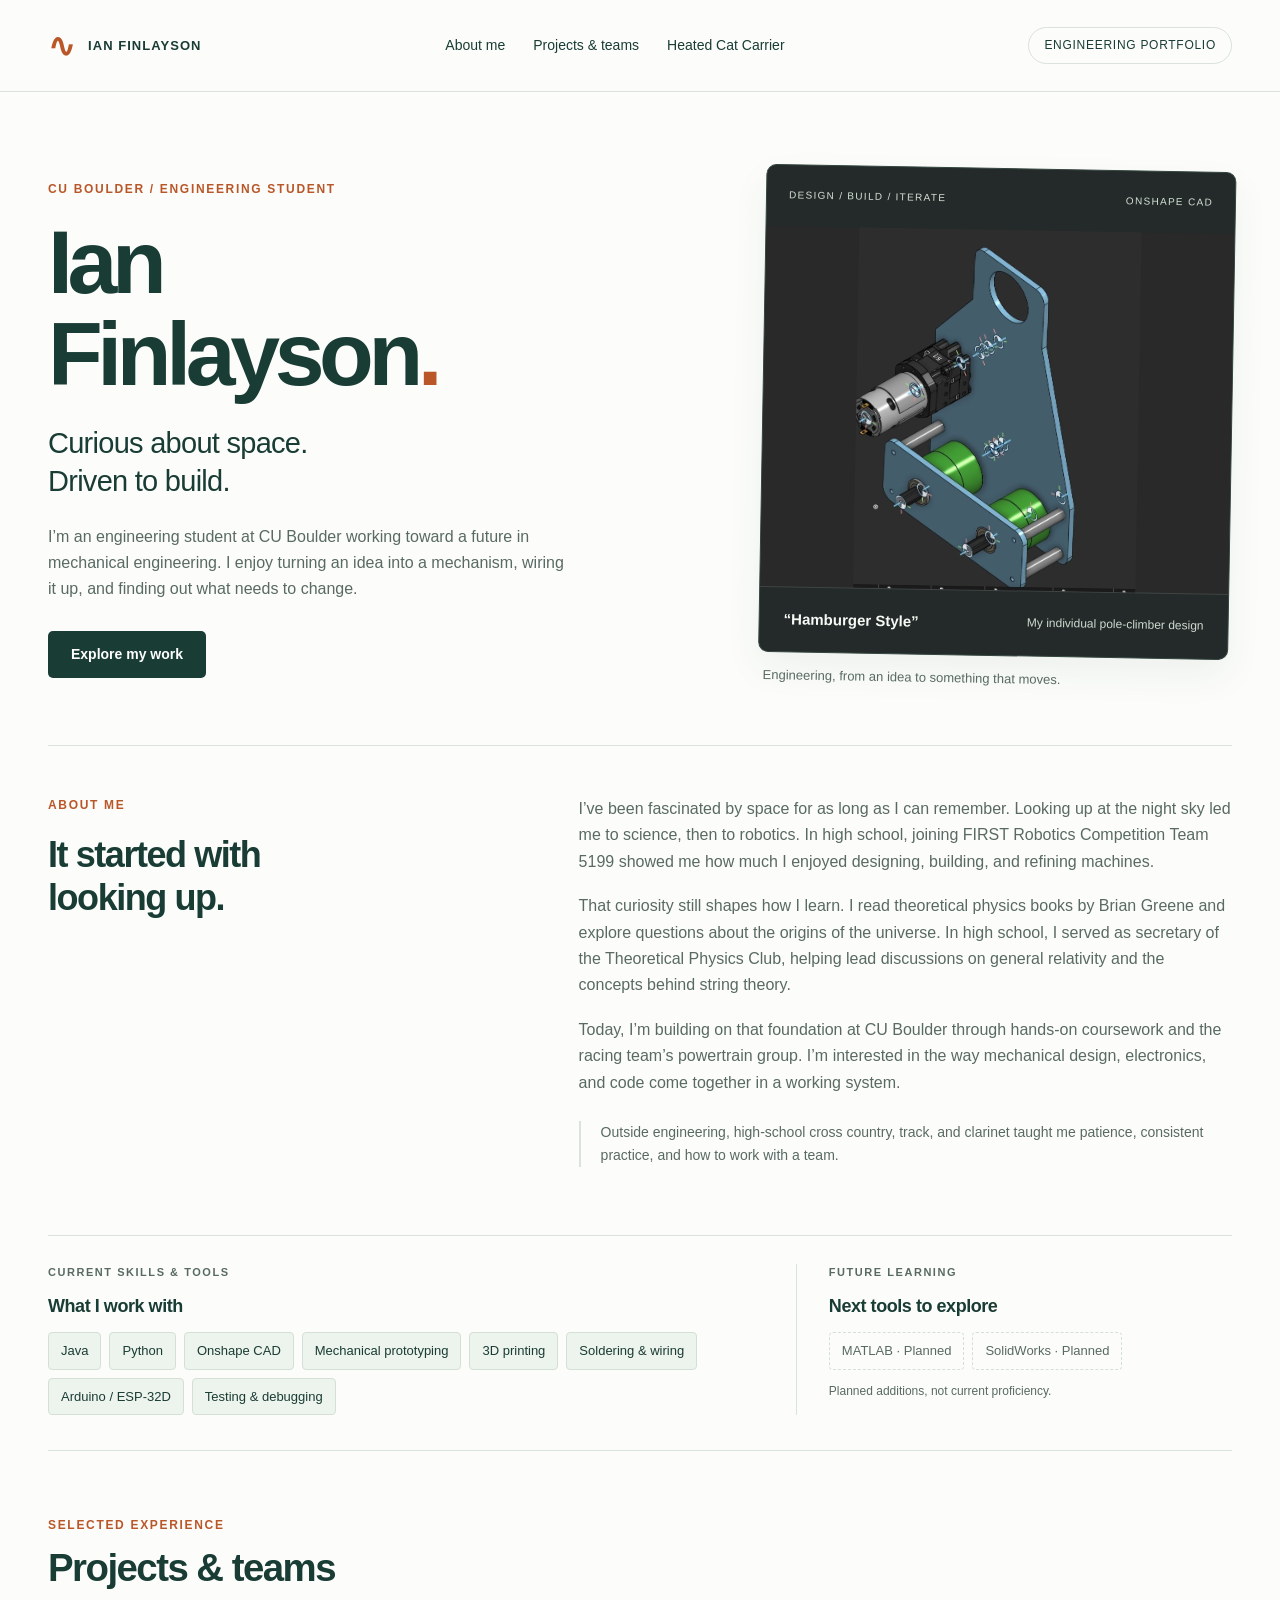
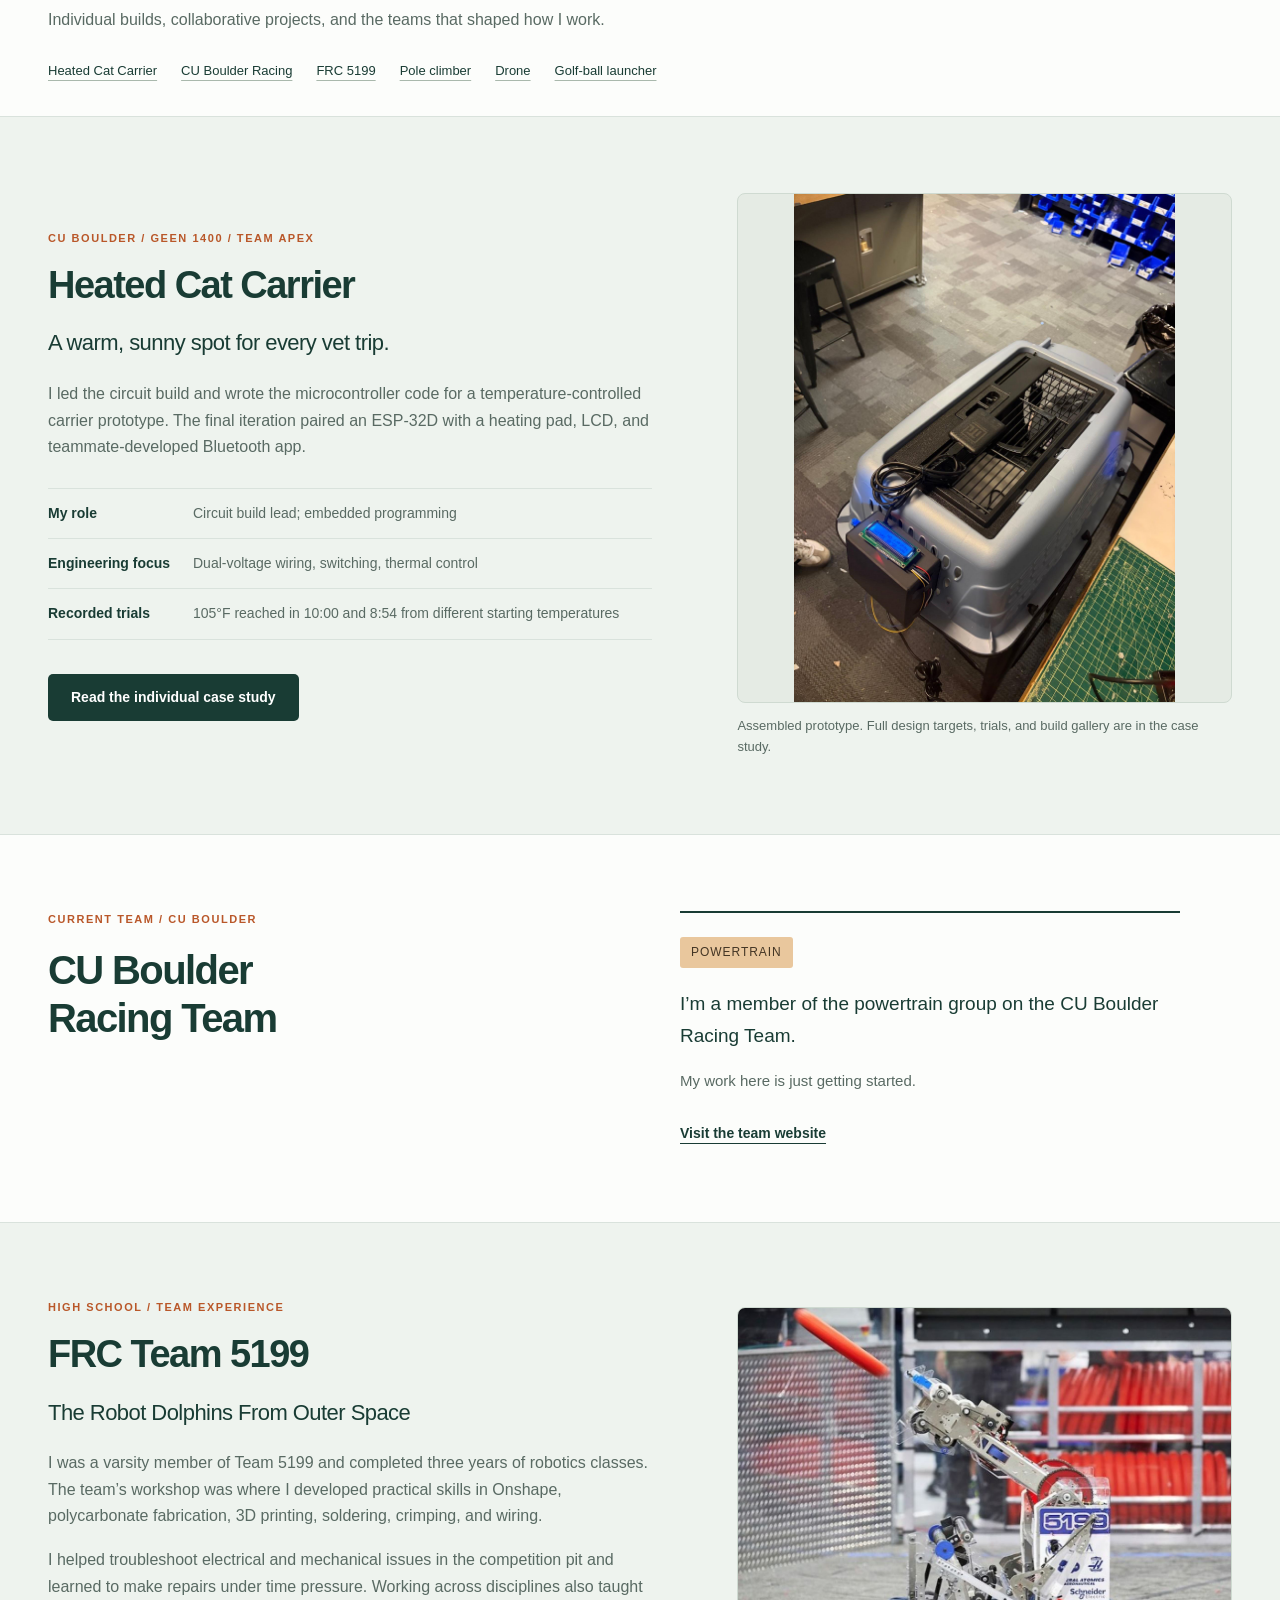
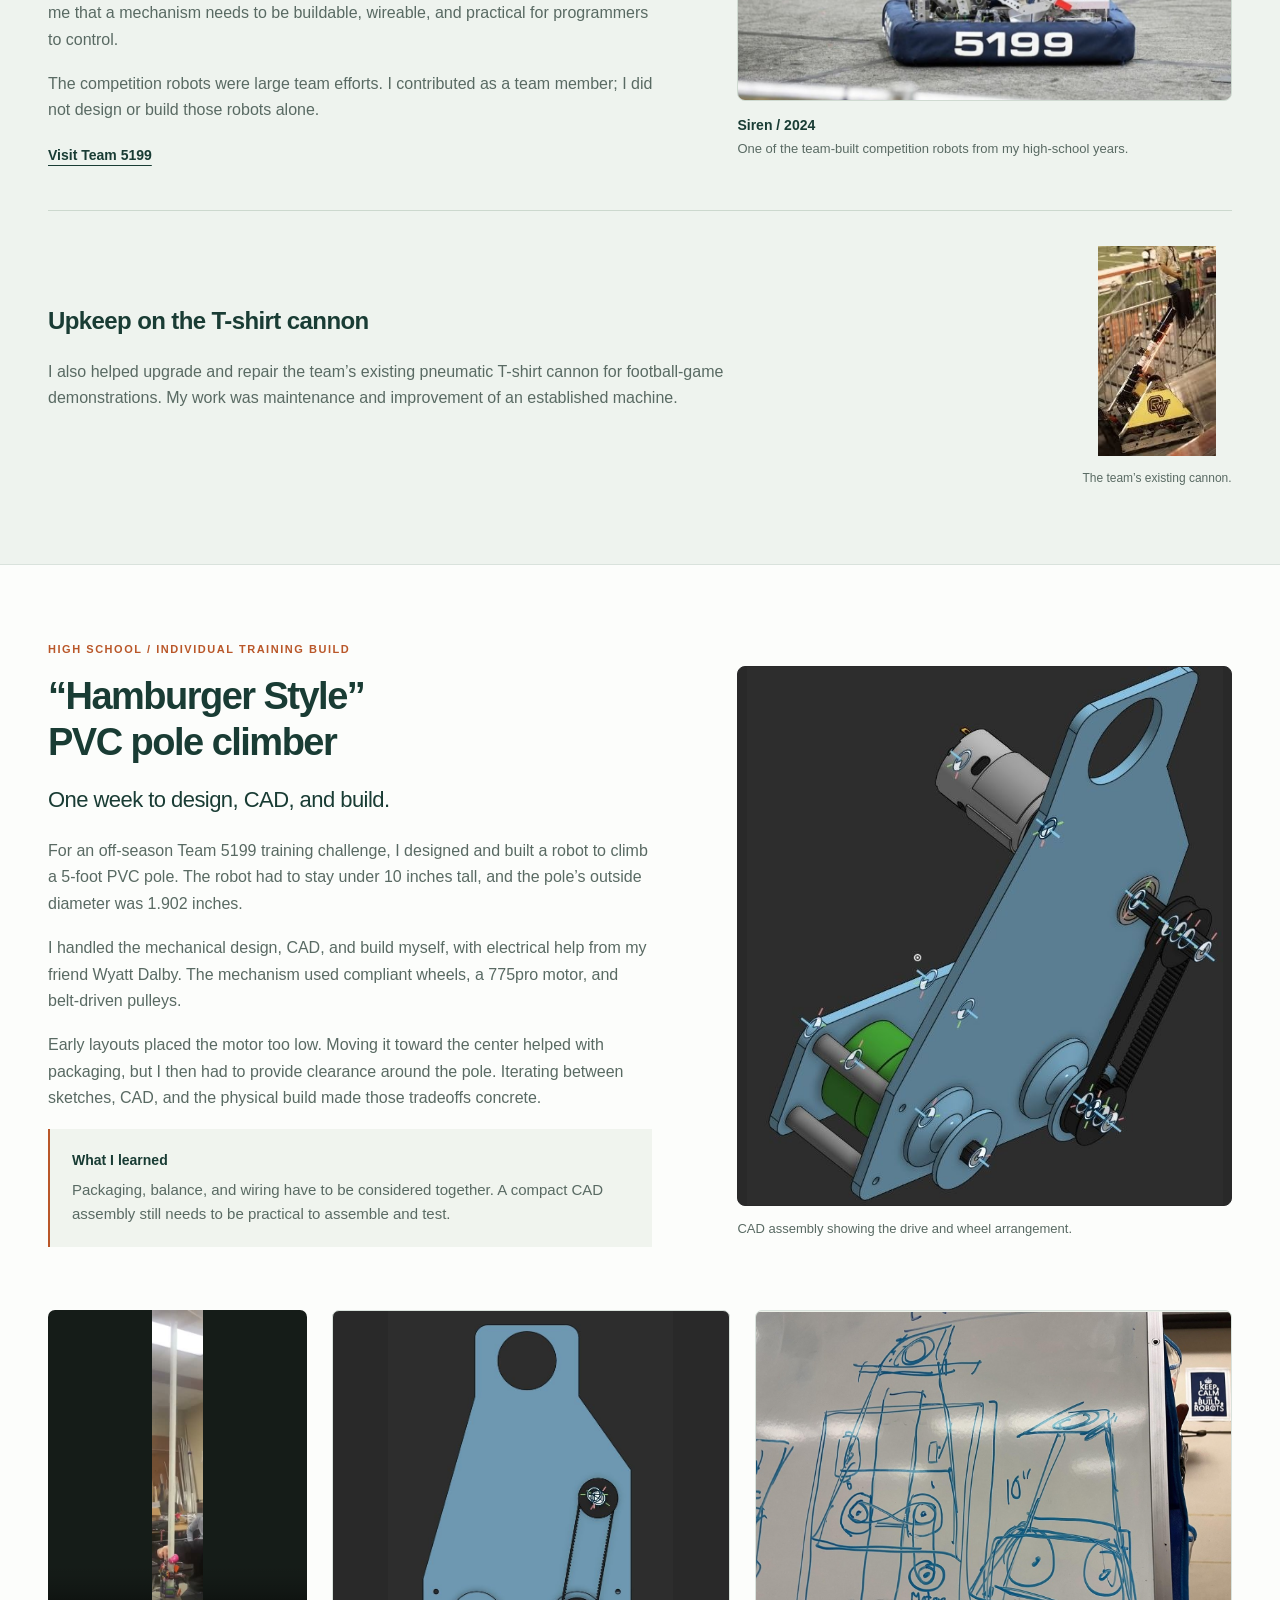
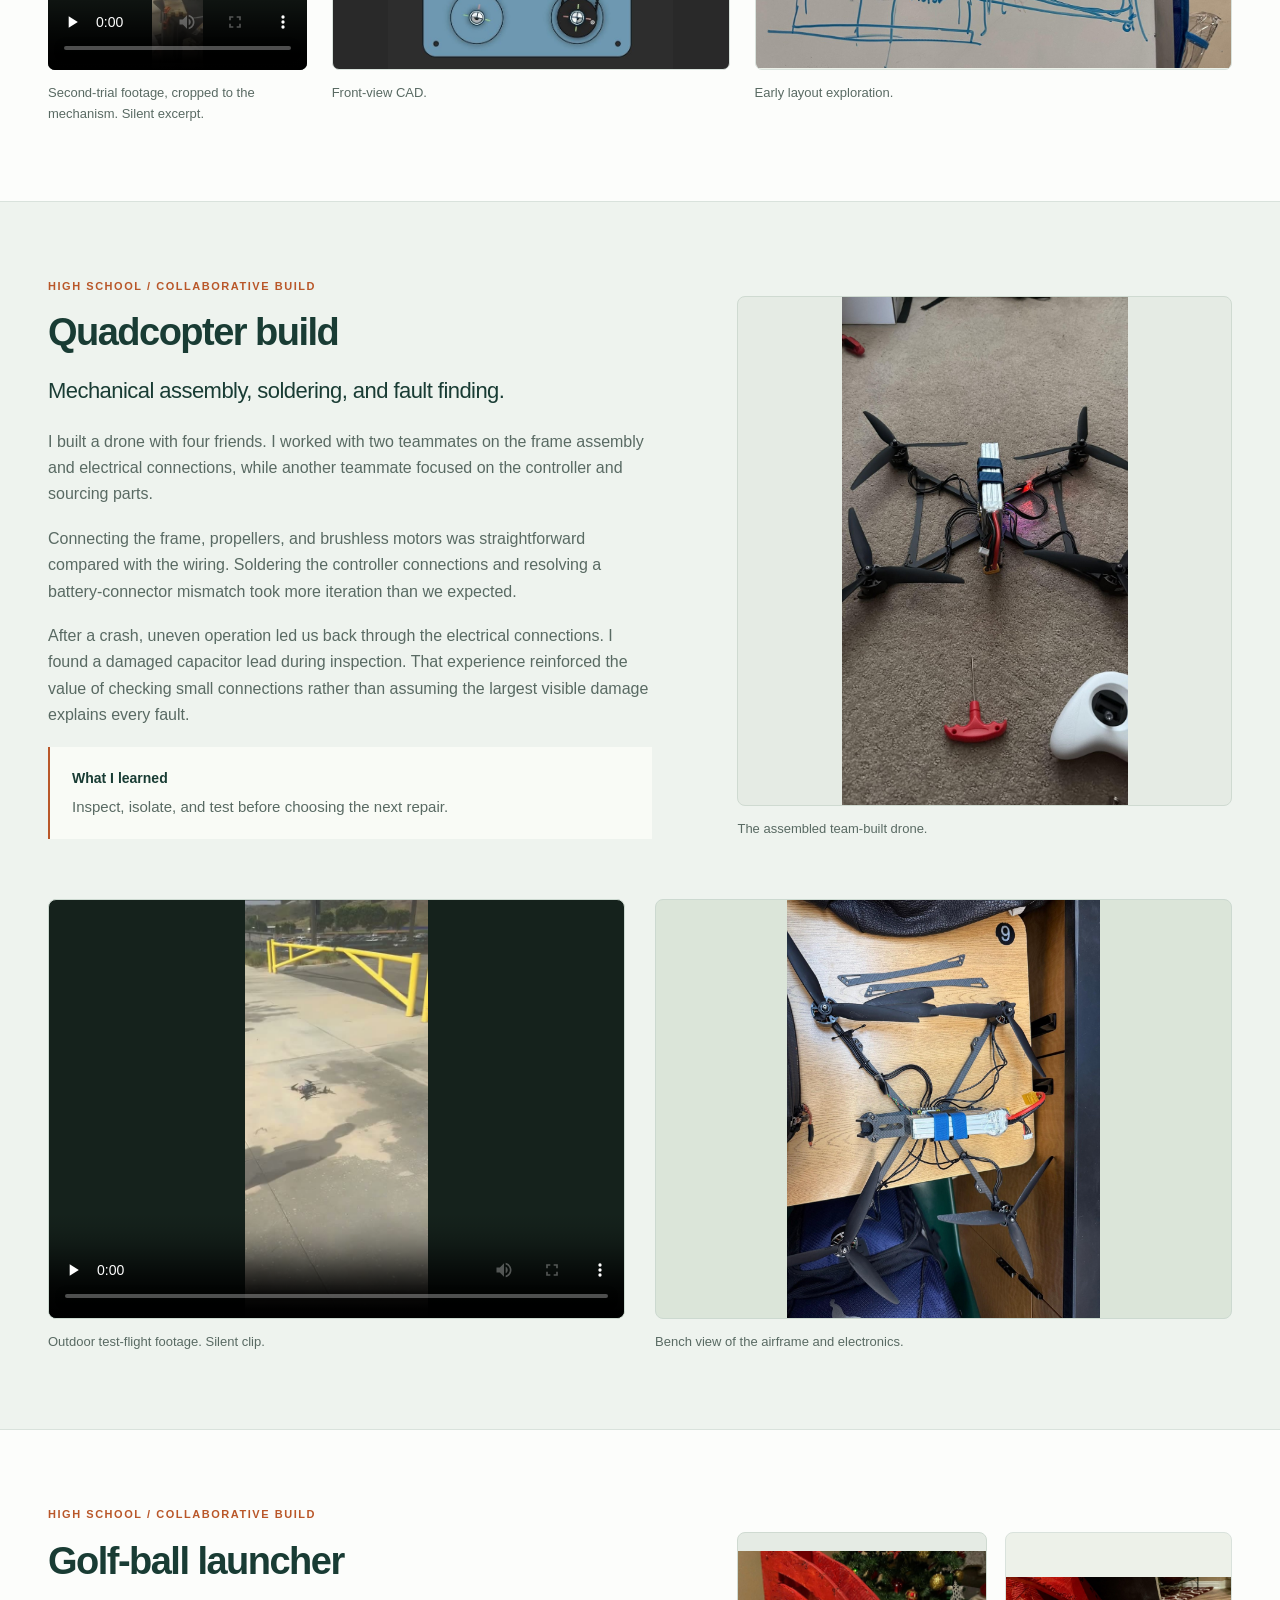
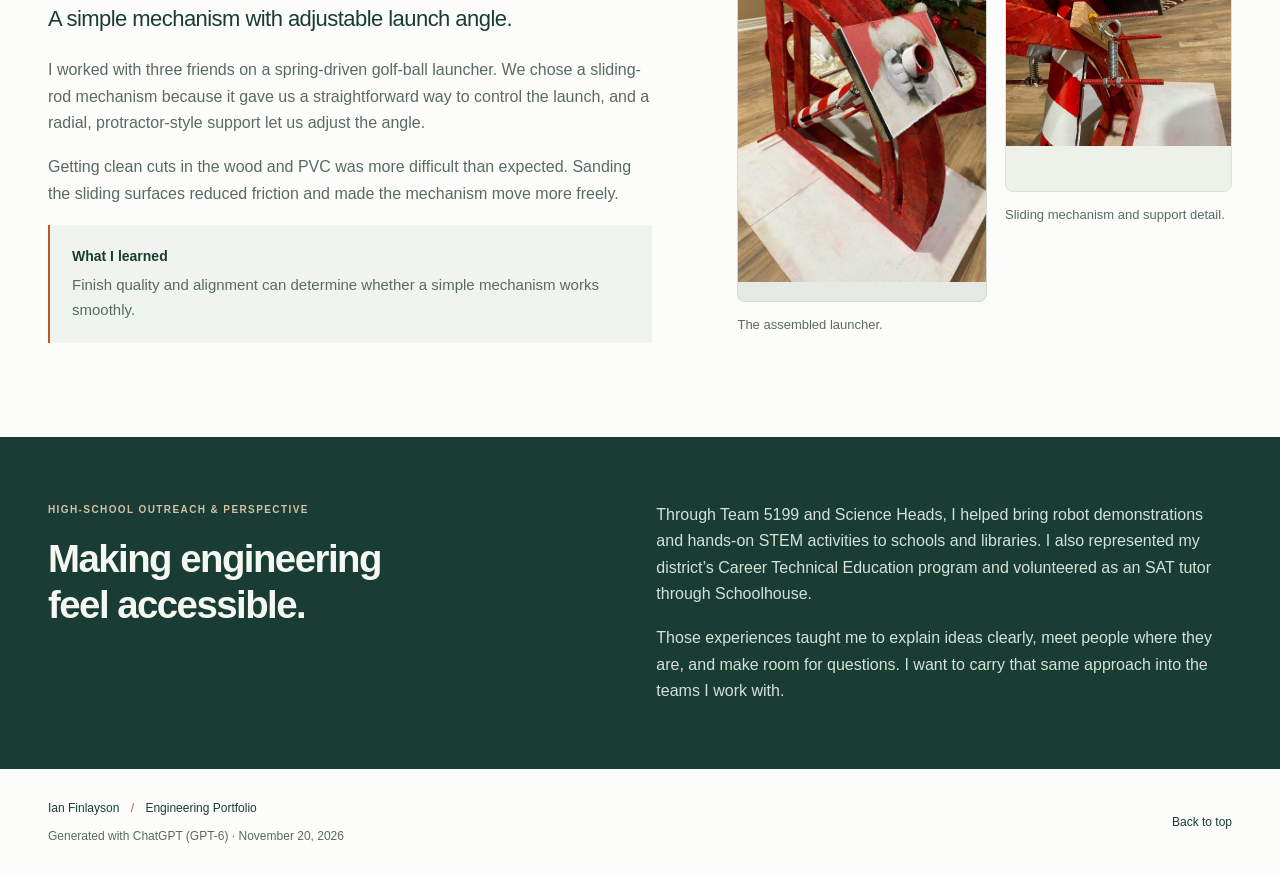
==== index.html @ 7fd0d39b "Publish Ian Finlayson's engineering portfolio" ====
<!doctype html>
<html lang="en">
<head>
  <meta charset="utf-8">
  <meta name="viewport" content="width=device-width, initial-scale=1">
  <meta name="description" content="Ian Finlayson’s engineering portfolio: mechanical design, robotics, embedded systems, and hands-on projects at CU Boulder and in high school.">
  <meta name="theme-color" content="#193c34">
  <title>Ian Finlayson | Engineering Portfolio</title>
  <link rel="stylesheet" href="styles.css">
  <link rel="stylesheet" href="portfolio.css">
  <script src="script.js" defer></script>
</head>
<body class="portfolio-home">
  <a class="skip" href="#main">Skip to portfolio</a>
  <header class="site-header">
    <a class="brand" href="#about" aria-label="Ian Finlayson, about me"><span class="brand-mark" aria-hidden="true">∿</span> IAN FINLAYSON</a>
    <nav aria-label="Main navigation"><a href="#about">About me</a><a href="#work">Projects & teams</a><a href="heated-cat-carrier.html">Heated Cat Carrier</a></nav>
    <span class="header-tag">ENGINEERING PORTFOLIO</span>
  </header>
  <main id="main">
    <section class="wrap personal-hero" id="about" aria-labelledby="name">
      <div class="personal-intro"><p class="eyebrow">CU BOULDER / ENGINEERING STUDENT</p>
        <h1 id="name">Ian<br>Finlayson<span class="accent">.</span></h1>
        <p class="personal-tagline">Curious about space.<br>Driven to build.</p>
        <p class="intro-lead">I’m an engineering student at CU Boulder working toward a future in mechanical engineering. I enjoy turning an idea into a mechanism, wiring it up, and finding out what needs to change.</p>
        <a class="button" href="#work">Explore my work</a>
      </div>
      <figure class="personal-hero-visual"><div class="cad-surface"><div class="visual-top"><span>DESIGN / BUILD / ITERATE</span><span>ONSHAPE CAD</span></div><img src="assets/portfolio/pole-climber-cad.jpg" alt="Side-view CAD of my PVC pole-climbing robot, showing a motor, polycarbonate structure, and compliant wheels" width="661" height="842" fetchpriority="high"><div class="cad-label"><strong>“Hamburger Style”</strong><span>My individual pole-climber design</span></div></div><figcaption>Engineering, from an idea to something that moves.</figcaption></figure>
    </section>
    <section class="wrap about-story" aria-labelledby="about-heading">
      <div><p class="eyebrow">ABOUT ME</p><h2 id="about-heading">It started with<br>looking up.</h2></div>
      <div><p>I’ve been fascinated by space for as long as I can remember. Looking up at the night sky led me to science, then to robotics. In high school, joining FIRST Robotics Competition Team 5199 showed me how much I enjoyed designing, building, and refining machines.</p><p>That curiosity still shapes how I learn. I read theoretical physics books by Brian Greene and explore questions about the origins of the universe. In high school, I served as secretary of the Theoretical Physics Club, helping lead discussions on general relativity and the concepts behind string theory.</p><p>Today, I’m building on that foundation at CU Boulder through hands-on coursework and the racing team’s powertrain group. I’m interested in the way mechanical design, electronics, and code come together in a working system.</p><p class="personal-aside">Outside engineering, high-school cross country, track, and clarinet taught me patience, consistent practice, and how to work with a team.</p></div>
    </section>
    <section class="wrap skills-area" aria-labelledby="skills-heading"><div><p class="eyebrow">CURRENT SKILLS & TOOLS</p><h3 id="skills-heading">What I work with</h3><div class="skill-chips"><span>Java</span><span>Python</span><span>Onshape CAD</span><span>Mechanical prototyping</span><span>3D printing</span><span>Soldering & wiring</span><span>Arduino / ESP-32D</span><span>Testing & debugging</span></div></div><div class="future-skills"><p class="eyebrow">FUTURE LEARNING</p><h3>Next tools to explore</h3><div class="skill-chips"><span>MATLAB · Planned</span><span>SolidWorks · Planned</span></div><p>Planned additions, not current proficiency.</p></div></section>
    <section class="work-heading wrap" id="work"><p class="eyebrow">SELECTED EXPERIENCE</p><h2>Projects & teams</h2><p>Individual builds, collaborative projects, and the teams that shaped how I work.</p><nav class="work-index" aria-label="Jump to a project or team"><a href="#heated-carrier">Heated Cat Carrier</a><a href="#cu-racing">CU Boulder Racing</a><a href="#frc">FRC 5199</a><a href="#pole-climber">Pole climber</a><a href="#drone">Drone</a><a href="#golf-launcher">Golf-ball launcher</a></nav></section>

    <section class="project-band pale-band" id="heated-carrier" aria-labelledby="carrier-heading"><div class="wrap project-layout">
      <div class="project-copy"><p class="eyebrow">CU BOULDER / GEEN 1400 / TEAM APEX</p><h2 id="carrier-heading">Heated Cat Carrier</h2><p class="project-deck">A warm, sunny spot for every vet trip.</p><p>I led the circuit build and wrote the microcontroller code for a temperature-controlled carrier prototype. The final iteration paired an ESP-32D with a heating pad, LCD, and teammate-developed Bluetooth app.</p><dl class="project-facts"><div><dt>My role</dt><dd>Circuit build lead; embedded programming</dd></div><div><dt>Engineering focus</dt><dd>Dual-voltage wiring, switching, thermal control</dd></div><div><dt>Recorded trials</dt><dd>105°F reached in 10:00 and 8:54 from different starting temperatures</dd></div></dl><a class="button" href="heated-cat-carrier.html">Read the individual case study</a></div>
      <figure class="project-visual"><a href="heated-cat-carrier.html#physical-build" aria-label="View the Heated Cat Carrier physical build"><img src="assets/page-1-image-7.jpg" alt="Assembled gray heated cat carrier with external control box and LCD" width="1536" height="2048" loading="lazy"></a><figcaption>Assembled prototype. Full design targets, trials, and build gallery are in the case study.</figcaption></figure>
    </div></section>

    <section class="project-band" id="cu-racing" aria-labelledby="racing-heading"><div class="wrap racing-layout"><div><p class="eyebrow">CURRENT TEAM / CU BOULDER</p><h2 id="racing-heading">CU Boulder<br>Racing Team</h2></div><div class="racing-entry"><span class="role-chip">POWERTRAIN</span><p>I’m a member of the powertrain group on the CU Boulder Racing Team.</p><p class="quiet">My work here is just getting started.</p><a class="text-link" href="https://buffsracing.com/" target="_blank" rel="noopener">Visit the team website</a><!-- Add specific contributions here as the work develops. --></div></div></section>

    <section class="project-band pale-band" id="frc" aria-labelledby="frc-heading"><div class="wrap project-layout">
      <div class="project-copy"><p class="eyebrow">HIGH SCHOOL / TEAM EXPERIENCE</p><h2 id="frc-heading">FRC Team 5199</h2><p class="project-deck">The Robot Dolphins From Outer Space</p><p>I was a varsity member of Team 5199 and completed three years of robotics classes. The team’s workshop was where I developed practical skills in Onshape, polycarbonate fabrication, 3D printing, soldering, crimping, and wiring.</p><p>I helped troubleshoot electrical and mechanical issues in the competition pit and learned to make repairs under time pressure. Working across disciplines also taught me that a mechanism needs to be buildable, wireable, and practical for programmers to control.</p><p>The competition robots were large team efforts. I contributed as a team member; I did not design or build those robots alone.</p><a class="text-link" href="https://robotdolphins.org/" target="_blank" rel="noopener">Visit Team 5199</a></div>
      <figure class="project-visual landscape-visual"><img src="assets/portfolio/frc-siren.jpg" alt="Team 5199’s 2024 competition robot Siren on a robotics field" width="1080" height="859" loading="lazy"><figcaption><strong>Siren / 2024</strong>One of the team-built competition robots from my high-school years.</figcaption></figure>
      <div class="team-followup"><div><h3>Upkeep on the T-shirt cannon</h3><p>I also helped upgrade and repair the team’s existing pneumatic T-shirt cannon for football-game demonstrations. My work was maintenance and improvement of an established machine.</p></div><figure><img src="assets/portfolio/tshirt-cannon.jpg" alt="Team T-shirt cannon with pneumatic barrel and wheeled base" width="168" height="299" loading="lazy"><figcaption>The team’s existing cannon.</figcaption></figure></div>
    </div></section>

    <section class="project-band" id="pole-climber" aria-labelledby="pole-heading"><div class="wrap">
      <div class="project-layout"><div class="project-copy"><p class="eyebrow">HIGH SCHOOL / INDIVIDUAL TRAINING BUILD</p><h2 id="pole-heading">“Hamburger Style”<br>PVC pole climber</h2><p class="project-deck">One week to design, CAD, and build.</p><p>For an off-season Team 5199 training challenge, I designed and built a robot to climb a 5-foot PVC pole. The robot had to stay under 10 inches tall, and the pole’s outside diameter was 1.902 inches.</p><p>I handled the mechanical design, CAD, and build myself, with electrical help from my friend Wyatt Dalby. The mechanism used compliant wheels, a 775pro motor, and belt-driven pulleys.</p><p>Early layouts placed the motor too low. Moving it toward the center helped with packaging, but I then had to provide clearance around the pole. Iterating between sketches, CAD, and the physical build made those tradeoffs concrete.</p><p class="project-takeaway"><strong>What I learned</strong>Packaging, balance, and wiring have to be considered together. A compact CAD assembly still needs to be practical to assemble and test.</p></div>
      <figure class="project-visual cad-project"><img src="assets/portfolio/pole-climber-drive.jpg" alt="CAD view of the pole-climber motor, pulley system, and green compliant wheels" width="672" height="759" loading="lazy"><figcaption>CAD assembly showing the drive and wheel arrangement.</figcaption></figure></div>
      <div class="mechanism-media"><figure class="pole-video"><video controls playsinline preload="none" poster="assets/portfolio/pole-climber-poster.jpg" aria-label="Silent demonstration of the pole-climbing mechanism, cropped to show the robot and pole"><source src="assets/portfolio/pole-climber-demo.mp4" type="video/mp4">Your browser cannot play this video. <a href="assets/portfolio/pole-climber-demo.mp4">Open the demonstration</a>.</video><figcaption>Second-trial footage, cropped to the mechanism. Silent excerpt.</figcaption></figure><figure><img src="assets/portfolio/pole-climber-front.jpg" alt="Front-view CAD showing the plate, bearings, and belt drive" width="685" height="859" loading="lazy"><figcaption>Front-view CAD.</figcaption></figure><figure><img src="assets/portfolio/pole-climber-sketch.jpg" alt="Early whiteboard sketches exploring pole-climber plate and motor layouts" width="1400" height="1050" loading="lazy"><figcaption>Early layout exploration.</figcaption></figure></div>
    </div></section>

    <section class="project-band pale-band" id="drone" aria-labelledby="drone-heading"><div class="wrap"><div class="project-layout">
      <div class="project-copy"><p class="eyebrow">HIGH SCHOOL / COLLABORATIVE BUILD</p><h2 id="drone-heading">Quadcopter build</h2><p class="project-deck">Mechanical assembly, soldering, and fault finding.</p><p>I built a drone with four friends. I worked with two teammates on the frame assembly and electrical connections, while another teammate focused on the controller and sourcing parts.</p><p>Connecting the frame, propellers, and brushless motors was straightforward compared with the wiring. Soldering the controller connections and resolving a battery-connector mismatch took more iteration than we expected.</p><p>After a crash, uneven operation led us back through the electrical connections. I found a damaged capacitor lead during inspection. That experience reinforced the value of checking small connections rather than assuming the largest visible damage explains every fault.</p><p class="project-takeaway"><strong>What I learned</strong>Inspect, isolate, and test before choosing the next repair.</p></div>
      <figure class="project-visual"><img src="assets/portfolio/drone-build.jpg" alt="Assembled quadcopter with four propellers and a centrally mounted battery" width="1152" height="2048" loading="lazy"><figcaption>The assembled team-built drone.</figcaption></figure></div>
      <div class="drone-media"><figure><video controls playsinline preload="none" poster="assets/portfolio/drone-flight-poster.jpg" aria-label="Silent outdoor drone test-flight footage"><source src="assets/portfolio/drone-flight.mp4" type="video/mp4">Your browser cannot play this video. <a href="assets/portfolio/drone-flight.mp4">Open the flight footage</a>.</video><figcaption>Outdoor test-flight footage. Silent clip.</figcaption></figure><figure><img src="assets/portfolio/drone-bench.jpg" alt="Drone on a workbench with battery, propellers, and wiring visible" width="1050" height="1400" loading="lazy"><figcaption>Bench view of the airframe and electronics.</figcaption></figure></div>
    </div></section>

    <section class="project-band" id="golf-launcher" aria-labelledby="golf-heading"><div class="wrap project-layout"><div class="project-copy"><p class="eyebrow">HIGH SCHOOL / COLLABORATIVE BUILD</p><h2 id="golf-heading">Golf-ball launcher</h2><p class="project-deck">A simple mechanism with adjustable launch angle.</p><p>I worked with three friends on a spring-driven golf-ball launcher. We chose a sliding-rod mechanism because it gave us a straightforward way to control the launch, and a radial, protractor-style support let us adjust the angle.</p><p>Getting clean cuts in the wood and PVC was more difficult than expected. Sanding the sliding surfaces reduced friction and made the mechanism move more freely.</p><p class="project-takeaway"><strong>What I learned</strong>Finish quality and alignment can determine whether a simple mechanism works smoothly.</p></div><div class="launcher-images"><figure class="project-visual"><img src="assets/portfolio/golf-launcher.jpg" alt="Red-framed golf-ball launcher with spring-driven sliding rod and adjustable angle support" width="1050" height="1400" loading="lazy"><figcaption>The assembled launcher.</figcaption></figure><figure><img src="assets/portfolio/golf-launcher-detail.jpg" alt="Close view of the launcher’s sliding rod, spring, and wooden support" width="1400" height="1050" loading="lazy"><figcaption>Sliding mechanism and support detail.</figcaption></figure></div></div></section>

    <section class="outreach-section"><div class="wrap outreach-layout"><div><p class="eyebrow">HIGH-SCHOOL OUTREACH & PERSPECTIVE</p><h2>Making engineering<br>feel accessible.</h2></div><div><p>Through Team 5199 and Science Heads, I helped bring robot demonstrations and hands-on STEM activities to schools and libraries. I also represented my district’s Career Technical Education program and volunteered as an SAT tutor through Schoolhouse.</p><p>Those experiences taught me to explain ideas clearly, meet people where they are, and make room for questions. I want to carry that same approach into the teams I work with.</p></div></div></section>
  </main>
  <footer class="wrap"><div><p>Ian Finlayson <span> / </span> Engineering Portfolio</p><p class="generation-credit">Generated with ChatGPT (GPT-6) · November 20, 2026</p></div><a href="#about">Back to top</a></footer>
</body>
</html>
---- styles.css ----
:root{--ink:#193c34;--muted:#596a63;--paper:#fcfdfb;--line:#d9e2dc;--orange:#b95729;--mint:#eef3ee;--sans:Inter,"Segoe UI",Arial,sans-serif}*{box-sizing:border-box}html{scroll-behavior:smooth;scroll-padding-top:100px}body{margin:0;background:var(--paper);color:var(--ink);font-family:var(--sans);font-size:16px;line-height:1.65}a{color:inherit;text-underline-offset:5px}button,input{font:inherit}button,a,input{touch-action:manipulation}a:focus-visible,button:focus-visible,input:focus-visible{outline:3px solid var(--orange);outline-offset:5px}.wrap{width:min(1240px,calc(100% - 96px));margin-inline:auto}.site-header{min-height:92px;padding:20px 48px;display:flex;gap:30px;align-items:center;justify-content:space-between;border-bottom:1px solid var(--line)}.brand{text-decoration:none;display:flex;align-items:center;gap:12px;font-size:13px;font-weight:750;letter-spacing:.08em}.brand-mark{font-size:32px;line-height:1;color:var(--orange)}nav{display:flex;gap:28px;font-size:14px}nav a{text-decoration:none}nav a:hover,footer a:hover{color:var(--orange)}.header-tag{font-size:12px;letter-spacing:.06em;text-decoration:none;border:1px solid var(--line);border-radius:30px;padding:8px 15px}.hero{display:grid;grid-template-columns:1fr 1fr;gap:55px;align-items:center;padding-block:74px 56px}.eyebrow{font-size:12px;letter-spacing:.14em;font-weight:750;margin:0 0 18px;line-height:1.6}h1{font-size:clamp(52px,5.6vw,82px);letter-spacing:-.06em;line-height:1.02;margin:0 0 16px;font-weight:650}.accent{color:var(--orange)}.case-label{font-size:14px;margin:0 0 28px;color:var(--muted)}.tagline{font-size:27px;line-height:1.3;letter-spacing:-.025em;margin:0 0 20px}.hero-description{max-width:500px;color:var(--muted);font-size:16px;margin-bottom:28px}.button{display:inline-block;padding:12px 23px;background:var(--ink);color:white;border-radius:5px;font-weight:600;font-size:14px;text-decoration:none}.button:hover{background:#295b4d}figure{margin:0;min-width:0}.hero-figure{transform:rotate(-1deg)}.carrier-placeholder{background:#eaf0e9;min-height:467px;position:relative;display:flex;flex-direction:column;justify-content:space-between;overflow:hidden;border:1px solid #d4dfd4;border-radius:12px}.visual-top{display:flex;justify-content:space-between;gap:15px;font-size:10px;letter-spacing:.13em;padding:25px;color:#4e685a}.carrier-sketch{display:block;width:111%;margin-left:-5%;height:auto}.placeholder-note{border-top:1px solid #cdd9cf;display:flex;align-items:center;gap:14px;margin:0 25px;padding:19px 0}.placeholder-note strong{display:block;font-size:14px}.placeholder-note span:not(.small-plus){font-size:12px;color:var(--muted)}.small-plus{font-size:24px;font-weight:300;display:inline-flex;justify-content:center;align-items:center;width:38px;height:38px;border:1px solid #a8b9ac;border-radius:50%;flex-shrink:0}figcaption{color:var(--muted);font-size:13px;line-height:1.6;margin-top:13px}.hero-figure figcaption{padding-inline:5px}.metadata{display:grid;grid-template-columns:1fr 1.3fr 1.3fr .9fr;border-top:1px solid var(--line);border-bottom:1px solid var(--line);padding-block:25px}.metadata>div{padding:0 24px;border-left:1px solid var(--line)}.metadata>div:first-child{padding-left:0;border:0}.metadata .eyebrow{font-size:10px;margin-bottom:10px}.metadata p:not(.eyebrow){margin:0;font-size:15px;font-weight:600;line-height:1.7}.metadata span{font-weight:400;font-size:13px;color:var(--muted)}.target-note{font-size:12px;color:var(--muted);padding-top:12px}.section{padding-block:88px}.section-heading{margin-bottom:42px}.section-heading .eyebrow{color:var(--orange);margin-bottom:10px}h2{font-size:clamp(28px,3vw,40px);line-height:1.2;letter-spacing:-.04em;font-weight:600;margin:0}h3{font-size:28px;line-height:1.3;letter-spacing:-.025em;font-weight:550;margin:0 0 23px}h4{font-size:18px;line-height:1.4;margin:0 0 10px;font-weight:650}p{margin:0 0 18px}.problem-grid{display:grid;grid-template-columns:1fr 1.2fr;gap:90px}.problem-grid>div>p{color:var(--muted)}.stakeholders{padding-top:15px}.stakeholders strong{color:var(--ink);font-size:14px}.design-question{margin-top:32px;display:flex;align-items:center;gap:28px;border-left:3px solid var(--orange);background:#f3f5ef;padding:27px 34px}.design-question>span{color:var(--orange);font-size:38px}.design-question p{font-size:21px;line-height:1.5;max-width:880px;margin:0;letter-spacing:-.02em}.solution-section{background:var(--mint);border-block:1px solid var(--line)}.section-heading>p:last-child:not(.eyebrow){color:var(--muted);margin-top:18px;max-width:650px}.system-intro{display:grid;grid-template-columns:1.4fr 1fr;gap:100px;align-items:start;margin-bottom:30px}.system-intro>div>p{color:var(--muted)}.control-note{border-top:2px solid var(--ink);padding-top:20px}.control-note>p:not(.eyebrow){font-size:19px}.control-note>span{font-size:13px;color:var(--muted)}.architecture{display:grid;grid-template-columns:1fr 1fr;gap:20px;margin-bottom:66px}.power-card{border:1px solid #ccd9d0;border-radius:8px;padding:28px;display:flex;gap:25px;background:#f9fbf7}.voltage{font-size:43px;letter-spacing:-.06em;white-space:nowrap;line-height:1.2}.voltage>span{font-size:22px;letter-spacing:0}.power-card .eyebrow{font-size:10px;margin-bottom:8px}.power-card p:last-child{font-size:14px;color:var(--muted);margin:0}.evolution-heading h3{margin-bottom:8px}.evolution-heading p{color:var(--muted);font-size:14px;margin-bottom:28px}.iterations{display:grid;grid-template-columns:repeat(3,1fr);gap:0;margin-bottom:40px;border:1px solid #ccd9d0;border-radius:8px;overflow:hidden}.iterations article{padding:28px;border-left:1px solid #ccd9d0;display:flex;flex-direction:column}.iterations article:first-child{border:0}.version{font-size:26px;letter-spacing:-.04em;margin-bottom:20px;display:flex;gap:15px;align-items:center}.version small{font-size:9px;letter-spacing:.08em;padding:4px 8px;background:#315c4f;border-radius:3px}.iterations p{font-size:14px;color:var(--muted)}.iteration-detail{font-size:12px;margin-top:auto;opacity:.8}.final-iteration{background:var(--ink);color:#fff}.final-iteration p{color:#d7e3dc}.evidence-grid{display:grid;grid-template-columns:1.3fr .7fr;gap:30px}.circuit-figure{grid-column:1;grid-row:1}.circuit-figure img{display:block;width:100%;height:330px;object-fit:contain;background:white;border-radius:8px;border:1px solid var(--line)}figcaption strong{display:block;color:var(--ink);font-size:14px;margin-bottom:3px}.app-figure{grid-column:2;grid-row:1 / span 2}.app-surface{background:#dce7ed;border:1px solid #cbd9de;border-radius:8px;padding:24px}.app-figure img{display:block;width:min(100%,285px);height:auto;max-height:510px;object-fit:contain;margin:auto;border-radius:18px;box-shadow:0 10px 30px #193c3414}.image-link{display:block;border-radius:8px}.image-link:hover{opacity:.9}.final-circuit-figure{grid-column:1;grid-row:2}.circuit-slot{min-height:220px;border:1px dashed #9bad9f;border-radius:8px;display:flex;flex-direction:column;align-items:center;justify-content:center;text-align:center;padding:25px;background:#f3f6f0}.circuit-slot .small-plus{margin-bottom:12px}.circuit-slot strong{font-size:18px}.circuit-slot p{font-size:14px;color:var(--muted);max-width:400px;margin:6px 0 15px}.slot-label{font-size:10px;letter-spacing:.12em;color:var(--muted)}.ownership-grid{display:grid;grid-template-columns:1fr 1fr;gap:95px}.ownership-grid>div>p:not(.eyebrow){color:var(--muted)}.practice{border-left:1px solid var(--line);padding-left:38px}.practice article{margin-bottom:22px}.practice h4{font-size:17px;margin-bottom:5px}.practice p{font-size:14px;color:var(--muted)}.formula{color:var(--ink);white-space:nowrap}.learning{padding-top:46px;margin-top:30px;border-top:1px solid var(--line)}.learning-grid{display:grid;grid-template-columns:repeat(4,1fr);gap:30px}.learning h3{font-size:25px}.learning-grid h4{font-size:16px}.learning-grid p{font-size:14px;color:var(--muted)}.next-step{background:#f1f4ef;border-radius:6px;padding:25px 30px;margin-top:30px}.next-step .eyebrow{font-size:10px;margin-bottom:8px}.next-step p:last-child{font-size:15px;color:var(--muted);margin:0;max-width:950px}.project-link-section{background:var(--ink);color:#f5faf5;padding-block:55px}.link-content{display:grid;grid-template-columns:1fr 1.1fr;gap:60px;align-items:center}.link-content h2{font-size:32px;margin-bottom:20px}.link-content>div>p:last-child{font-size:13px;color:#c9d9ce;margin:0}.link-content .eyebrow{font-size:10px;color:#c5d3c7}.url-card{padding:25px;background:#ffffff0a;border:1px solid #ffffff26;border-radius:8px;min-width:0}.url-card label{display:block;font-size:14px;font-weight:600;margin-bottom:12px}.url-row{display:flex;gap:8px}.url-row input{min-width:0;flex:1;width:100%;padding:10px;background:#f4f8f3;color:var(--ink);border:0;border-radius:4px;font-size:13px}.url-row button{background:#e4ae7e;color:#1f352b;border:0;border-radius:4px;padding:10px 14px;font-size:13px;font-weight:700;cursor:pointer;white-space:nowrap}.url-row button:hover{background:#f0c7a3}.url-card p{font-size:12px;color:#c9d9ce;margin:12px 0 0}.url-card [role=status]{display:block;font-size:12px;margin-top:6px;min-height:20px}footer{display:flex;justify-content:space-between;align-items:center;gap:20px;padding-block:28px;font-size:12px}footer p{margin:0}footer span{color:var(--orange);margin:0 8px}footer a{text-decoration:none}.skip{position:absolute;top:-100px;left:15px;z-index:10;background:white;padding:10px}.skip:focus{top:10px}@media(min-width:1600px){.hero{padding-block:100px 70px}}@media(max-width:1050px){.wrap{width:calc(100% - 56px)}.site-header{padding-inline:28px}.header-tag{display:none}.hero{gap:28px}.hero h1{font-size:58px}.carrier-placeholder{min-height:390px}.visual-top{font-size:9px}.metadata{grid-template-columns:1fr 1fr;gap:24px}.metadata>div:nth-child(3){border:0;padding-left:0}.system-intro{gap:45px}.ownership-grid{gap:45px}.problem-grid{gap:45px}.learning-grid{grid-template-columns:1fr 1fr}.power-card{padding:23px;gap:16px}.evidence-grid{grid-template-columns:1.2fr .8fr}.link-content{gap:35px}}@media(max-width:700px){html{scroll-padding-top:20px}.wrap{width:calc(100% - 40px)}.site-header{padding:17px 20px;min-height:90px;flex-wrap:wrap;gap:10px}.brand{font-size:11px}.brand-mark{font-size:26px}nav{width:100%;justify-content:space-between;gap:15px;font-size:13px}.hero{grid-template-columns:1fr;padding-block:42px 30px;gap:32px}.hero h1{font-size:clamp(52px,12vw,76px)}.eyebrow{font-size:10px}.hero-description{max-width:none}.tagline{font-size:25px}.case-label{margin-bottom:22px}.hero-figure{transform:none}.carrier-placeholder{min-height:340px}.carrier-sketch{max-height:290px}.visual-top{padding:20px}.placeholder-note{margin-inline:20px}.metadata{padding-block:22px;gap:22px 0}.metadata>div{padding-left:17px;padding-right:0}.metadata p:not(.eyebrow){font-size:14px}.metadata span{font-size:12px}.metadata .eyebrow{font-size:9px}.section{padding-block:55px}.section-heading{margin-bottom:30px}h2{font-size:29px}h3{font-size:26px}.problem-grid,.system-intro,.ownership-grid,.link-content{grid-template-columns:1fr;gap:22px}.design-question{padding:22px;gap:18px;margin-top:20px}.design-question>span{display:none}.design-question p{font-size:19px}.architecture{grid-template-columns:1fr;margin-bottom:40px}.control-note{padding:18px 0}.power-card{padding:23px}.iterations{grid-template-columns:1fr}.iterations article{border-left:0;border-top:1px solid #ccd9d0;padding:25px}.version{margin-bottom:12px}.evidence-grid{grid-template-columns:1fr;gap:28px}.circuit-figure,.app-figure,.final-circuit-figure{grid-column:auto;grid-row:auto}.circuit-figure img{height:auto;min-height:190px}.app-surface{padding:25px}.app-figure img{max-height:450px;width:auto;max-width:100%}.practice{padding-left:22px;margin-top:12px}.learning{margin-top:15px;padding-top:30px}.learning-grid{grid-template-columns:1fr;gap:8px}.learning-grid p{margin-bottom:16px}.next-step{padding:22px}.link-content h2{font-size:29px}.url-card{padding:18px}.url-row{flex-direction:column}.url-row button{min-height:44px}.url-row input{min-height:44px}footer{align-items:start;font-size:11px}.target-note{font-size:11px}}@media(prefers-reduced-motion:reduce){html{scroll-behavior:auto}}
.test-results{padding:30px;background:#f9fbf7;border:1px solid #ccd9d0;border-radius:8px;margin-bottom:40px}.test-results>.eyebrow{color:var(--orange)}.test-results>p{color:var(--muted);font-size:14px}.test-results h3{margin-bottom:12px}.table-scroll{overflow-x:auto;margin:24px 0}table{border-collapse:collapse;width:100%;text-align:left;font-size:14px;white-space:nowrap}caption{text-align:left;font-size:13px;margin-bottom:10px;color:var(--muted)}th,td{padding:13px 16px;border-bottom:1px solid var(--line)}thead th{font-size:12px;background:var(--mint)}.test-results .test-limit{font-size:12px;margin-bottom:0}.test-interpretation strong{color:var(--ink)}@media(max-width:700px){.test-results{padding:20px}th,td{padding:12px}}
.generation-credit{margin-top:8px;color:var(--muted);font-size:12px}.app-figure{grid-row:auto}.evidence-grid{align-items:start}

.build-section{border-bottom:1px solid var(--line)}
.featured-build{display:grid;grid-template-columns:1.25fr 1fr;gap:28px}
.build-photo img{display:block;width:100%;height:auto;border:1px solid var(--line);border-radius:8px;background:#edf1eb}
.featured-build .carrier-build{grid-row:span 2}
.featured-build .carrier-build img{height:760px;object-fit:cover;object-position:center}
.featured-build>.build-photo:not(.carrier-build) img{height:310px;object-fit:cover;object-position:center 45%}
.build-gallery{margin-top:38px;border-block:1px solid var(--line)}
.build-gallery summary{cursor:pointer;padding:20px 4px;font-weight:600;font-size:17px}
.build-gallery summary span{font-weight:400;color:var(--muted);font-size:13px;margin-left:14px}
.process-photos{display:grid;grid-template-columns:repeat(3,minmax(0,1fr));gap:30px 24px;padding:10px 0 30px}
.process-photos img{height:340px;object-fit:contain;background:#eaf0e9}
@media(max-width:1050px){.featured-build .carrier-build img{height:650px}.featured-build>.build-photo:not(.carrier-build) img{height:255px}.process-photos{grid-template-columns:repeat(2,minmax(0,1fr))}}
@media(max-width:700px){.featured-build{grid-template-columns:1fr;gap:28px}.featured-build .carrier-build{grid-row:auto}.featured-build .carrier-build img,.featured-build>.build-photo:not(.carrier-build) img{height:auto;max-height:600px;object-fit:contain}.process-photos{grid-template-columns:1fr}.process-photos img{height:auto;max-height:500px}.build-gallery summary span{display:block;margin-left:20px}}
.featured-build .carrier-build img,.featured-build>.build-photo:not(.carrier-build) img{object-fit:contain;background:#eaf0e9}
---- portfolio.css ----
.portfolio-home{--project-gap:76px}.personal-hero{display:grid;grid-template-columns:1.1fr .9fr;gap:90px;align-items:center;padding-block:76px 55px}.personal-hero h1{font-size:clamp(64px,7vw,104px);margin-bottom:25px}.personal-intro>.eyebrow{color:var(--orange)}.personal-tagline{font-size:29px;line-height:1.3;letter-spacing:-.025em;margin-bottom:23px}.intro-lead{max-width:520px;color:var(--muted);margin-bottom:28px}.personal-hero-visual{max-width:470px;justify-self:end;width:100%;transform:rotate(1deg)}.cad-surface{background:#242a29;border-radius:10px;overflow:hidden;box-shadow:0 16px 36px #193c3410;border:1px solid #34463f}.cad-surface .visual-top{color:#d4e2d7;font-size:10px;padding:22px}.cad-surface img{display:block;width:100%;height:360px;object-fit:contain;background:#292929}.cad-label{padding:20px 24px;border-top:1px solid #ffffff20;color:#f5faf5;display:flex;justify-content:space-between;gap:20px;align-items:center}.cad-label strong{font-size:15px}.cad-label span{font-size:12px;color:#cedad0}.personal-hero-visual figcaption{padding-inline:5px}.about-story{display:grid;grid-template-columns:.8fr 1.2fr;gap:95px;padding-block:50px;border-top:1px solid var(--line)}.about-story h2{font-size:36px}.about-story .eyebrow{color:var(--orange)}.about-story>div>p:not(.eyebrow){color:var(--muted)}.about-story .personal-aside{font-size:14px;border-left:2px solid var(--line);padding-left:20px;margin-top:25px}.skills-area{padding:28px 0 35px;border-block:1px solid var(--line);display:grid;grid-template-columns:1.6fr 1fr;gap:50px}.skills-area h3{font-size:18px;margin-bottom:14px}.skills-area .eyebrow{font-size:11px;margin-bottom:13px;color:var(--muted)}.skill-chips{display:flex;flex-wrap:wrap;gap:8px}.skill-chips span{font-size:13px;background:#edf3ed;border:1px solid #d4e0d6;border-radius:4px;padding:7px 12px}.future-skills{border-left:1px solid var(--line);padding-left:32px}.future-skills .skill-chips span{background:transparent;border-style:dashed;color:var(--muted)}.future-skills p:last-child{font-size:12px;color:var(--muted);margin:12px 0 0}.work-heading{padding-block:65px 35px}.work-heading>.eyebrow{color:var(--orange);margin-bottom:10px}.work-heading>p:not(.eyebrow){color:var(--muted);margin-top:16px}.work-index{display:flex;flex-wrap:wrap;justify-content:flex-start;gap:8px 24px;margin-top:26px}.work-index a{font-size:13px;text-decoration:underline;text-decoration-color:#a9b8ac;text-underline-offset:5px}.project-band{padding-block:var(--project-gap);border-top:1px solid var(--line)}.pale-band{background:var(--mint)}.project-layout{display:grid;grid-template-columns:1.1fr .9fr;gap:42px 85px;align-items:center}.project-copy>.eyebrow{color:var(--orange);font-size:11px;margin-bottom:15px}.project-copy h2{font-size:38px;margin-bottom:20px}.project-deck{font-size:22px;line-height:1.4;letter-spacing:-.025em;margin-bottom:22px}.project-copy>p:not(.eyebrow):not(.project-deck){color:var(--muted)}.project-copy .button{margin-top:14px}.project-facts{margin:28px 0 20px;border-top:1px solid var(--line)}.project-facts>div{display:grid;grid-template-columns:130px 1fr;gap:15px;padding:13px 0;border-bottom:1px solid var(--line);font-size:14px}.project-facts dt{font-weight:650}.project-facts dd{margin:0;color:var(--muted)}.project-visual img{width:100%;height:510px;object-fit:contain;background:#e5ebe4;border-radius:8px;border:1px solid #cfdad1;display:block}.project-visual a{display:block;border-radius:8px}.project-visual a:focus-visible{outline:3px solid var(--orange)}.landscape-visual img{height:auto;max-height:500px}.racing-layout{display:grid;grid-template-columns:1fr 1fr;gap:80px;align-items:start}.racing-layout .eyebrow{color:var(--orange);font-size:11px}.racing-layout h2{font-size:40px}.racing-entry{border-top:2px solid var(--ink);padding-top:24px;max-width:500px}.role-chip{font-size:12px;letter-spacing:.08em;background:#e9c79d;color:#433524;padding:6px 11px;display:inline-block;border-radius:3px;margin-bottom:20px}.racing-entry>p{font-size:19px}.racing-entry .quiet{color:var(--muted);font-size:15px;margin-bottom:26px}.text-link{font-size:14px;font-weight:600}.text-link:hover{color:var(--orange)}.team-followup{grid-column:1/-1;display:grid;grid-template-columns:1fr 150px;gap:55px;align-items:center;padding-top:35px;border-top:1px solid #ccd8ce}.team-followup h3{font-size:24px}.team-followup p{color:var(--muted);max-width:740px}.team-followup img{height:210px;max-width:100%;object-fit:contain;display:block;margin:auto;border-radius:6px}.team-followup figcaption{text-align:center;font-size:12px}.project-takeaway{padding:20px 22px;background:#f0f4ee;border-left:2px solid var(--orange);font-size:15px}.pale-band .project-takeaway{background:#f9fbf6}.project-takeaway strong{display:block;color:var(--ink);font-size:14px;margin-bottom:5px}.cad-project img{background:#292929;height:540px;border-color:#292929}.mechanism-media{display:grid;grid-template-columns:.65fr 1fr 1.2fr;gap:25px;margin-top:45px;align-items:start}.mechanism-media img{display:block;width:100%;height:360px;object-fit:contain;background:#edf1e9;border:1px solid var(--line);border-radius:7px}.mechanism-media figure:nth-child(2) img{background:#292929}.mechanism-media video{display:block;height:360px;width:100%;background:#151c18;border-radius:7px}.drone-media{display:grid;grid-template-columns:1fr 1fr;gap:30px;margin-top:42px}.drone-media video,.drone-media img{display:block;width:100%;height:420px;object-fit:contain;background:#dbe5d9;border:1px solid #ccd9d0;border-radius:8px}.drone-media video{background:#15221c}.launcher-images{display:grid;grid-template-columns:1.1fr 1fr;gap:18px;align-items:start}.launcher-images .project-visual img{height:370px}.launcher-images>figure:last-child img{display:block;height:260px;width:100%;object-fit:contain;background:#edf1e9;border:1px solid var(--line);border-radius:8px}.outreach-section{background:var(--ink);color:#f4f8f0;padding-block:65px}.outreach-layout{display:grid;grid-template-columns:1fr 1.1fr;gap:85px}.outreach-layout .eyebrow{font-size:10px;color:#d6c0a6}.outreach-layout>div:last-child{color:#d5e2d7}.outreach-layout p:last-child{margin-bottom:0}.portfolio-home footer{padding-block:30px}
@media(max-width:1050px){.personal-hero{gap:40px}.personal-hero h1{font-size:78px}.cad-surface img{height:310px}.cad-label{flex-direction:column;align-items:start;gap:4px}.about-story{gap:45px}.project-layout{gap:40px}.project-copy h2{font-size:33px}.racing-layout,.outreach-layout{gap:45px}.project-visual img{height:440px}.launcher-images{grid-template-columns:1fr}.launcher-images .project-visual img{height:280px}.launcher-images>figure:last-child img{height:180px}.mechanism-media{grid-template-columns:.6fr 1fr 1fr;gap:16px}.mechanism-media video,.mechanism-media img{height:300px}}
@media(max-width:700px){.portfolio-home{--project-gap:48px}.personal-hero{grid-template-columns:1fr;gap:32px;padding-block:42px}.personal-hero h1{font-size:clamp(65px,17vw,86px)}.personal-tagline{font-size:27px}.personal-hero-visual{max-width:none;transform:none;justify-self:stretch}.cad-surface img{height:310px}.cad-label{flex-direction:row;align-items:center}.cad-label span{max-width:145px}.about-story{grid-template-columns:1fr;gap:20px;padding-block:35px}.about-story h2{font-size:31px}.skills-area{grid-template-columns:1fr;gap:25px}.future-skills{border-left:0;border-top:1px solid var(--line);padding:22px 0 0}.work-heading{padding-block:45px 25px}.work-index{justify-content:flex-start;gap:10px 20px}.project-layout,.racing-layout,.outreach-layout{grid-template-columns:1fr;gap:28px}.project-copy h2,.racing-layout h2{font-size:32px}.project-deck{font-size:21px}.project-visual img{height:auto;max-height:540px}.project-facts>div{grid-template-columns:105px 1fr;font-size:13px;gap:10px}.team-followup{grid-column:auto;grid-template-columns:1fr 100px;gap:20px;padding-top:25px}.team-followup h3{font-size:22px}.team-followup img{height:170px}.team-followup p{font-size:15px}.mechanism-media{grid-template-columns:1fr 1fr;gap:24px 16px;margin-top:30px}.mechanism-media figure:last-child{grid-column:1/-1}.mechanism-media video,.mechanism-media img{height:320px}.mechanism-media figure:last-child img{height:auto;max-height:300px}.drone-media{gap:20px;grid-template-columns:1fr;margin-top:30px}.drone-media video,.drone-media img{height:420px}.launcher-images{grid-template-columns:1fr 1fr;gap:15px}.launcher-images .project-visual img{height:300px}.launcher-images>figure:last-child img{height:230px}.outreach-section{padding-block:45px}.outreach-layout h2{font-size:30px}}
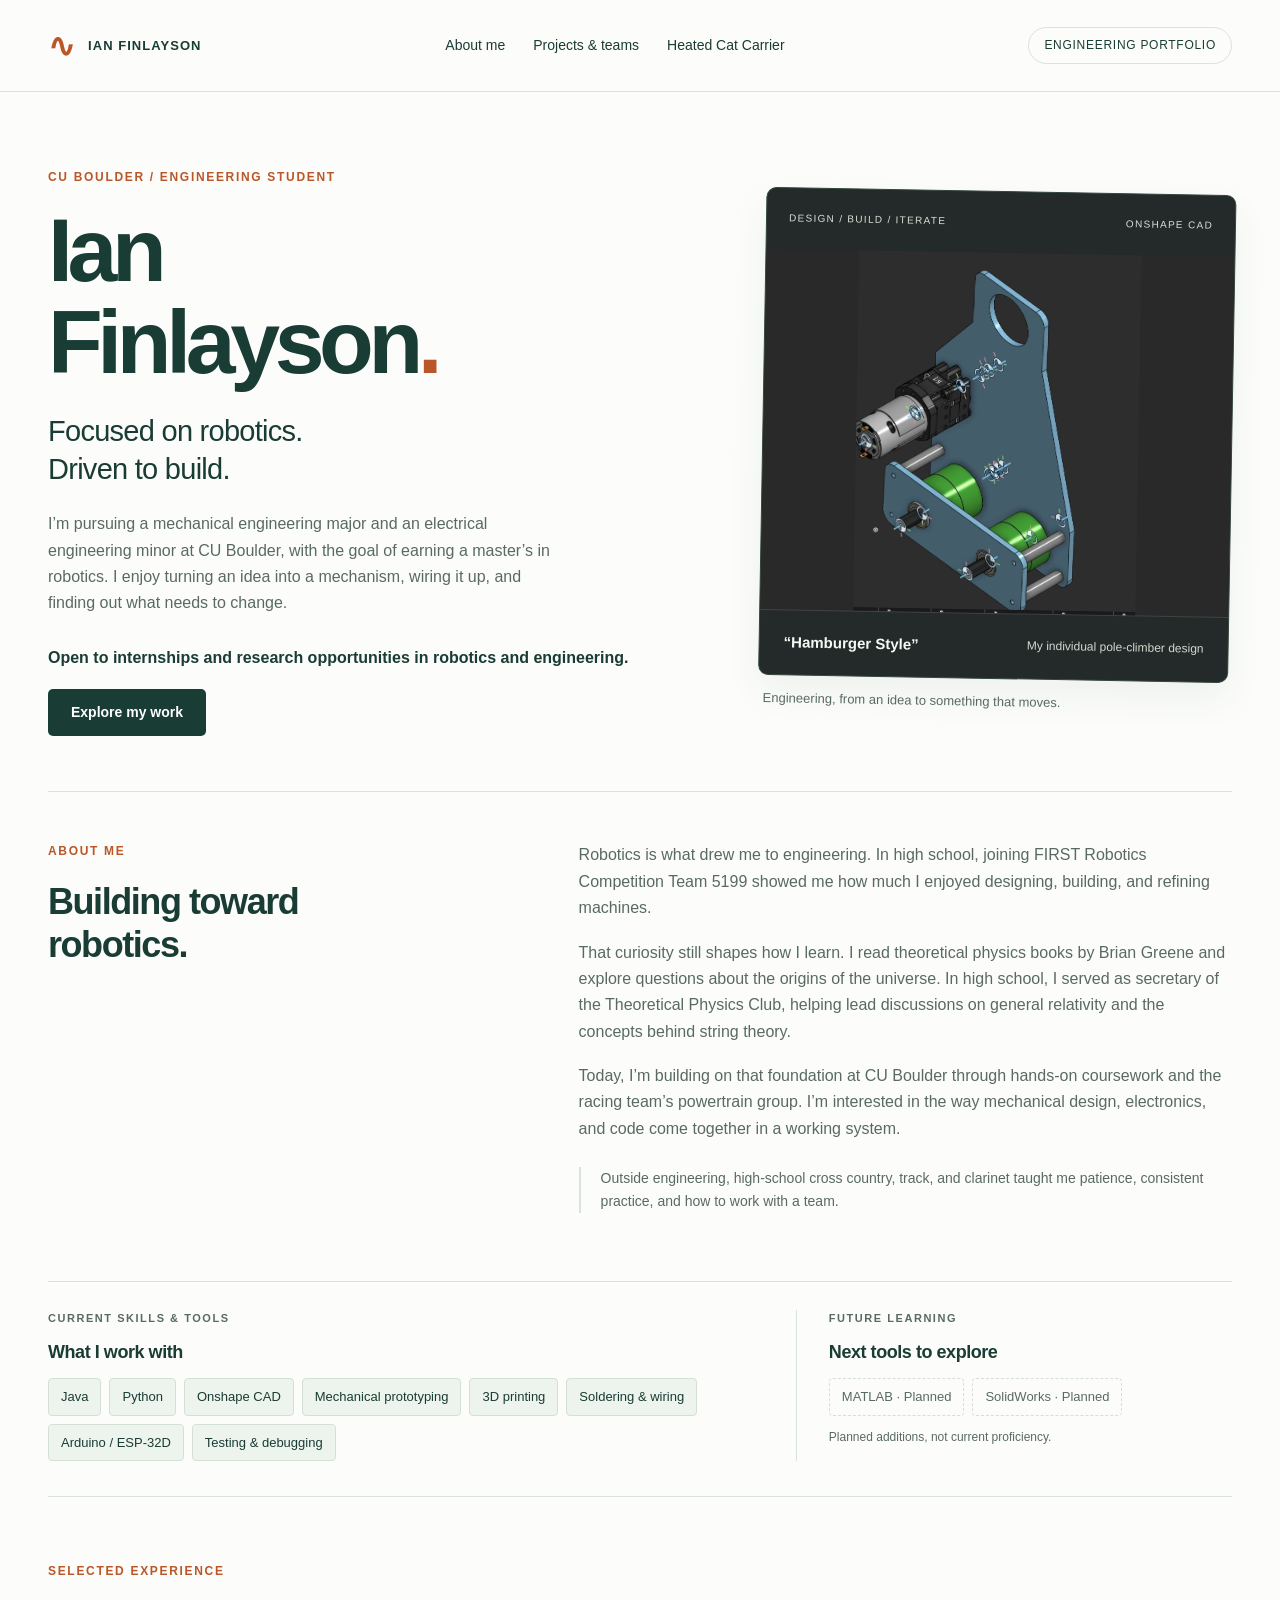
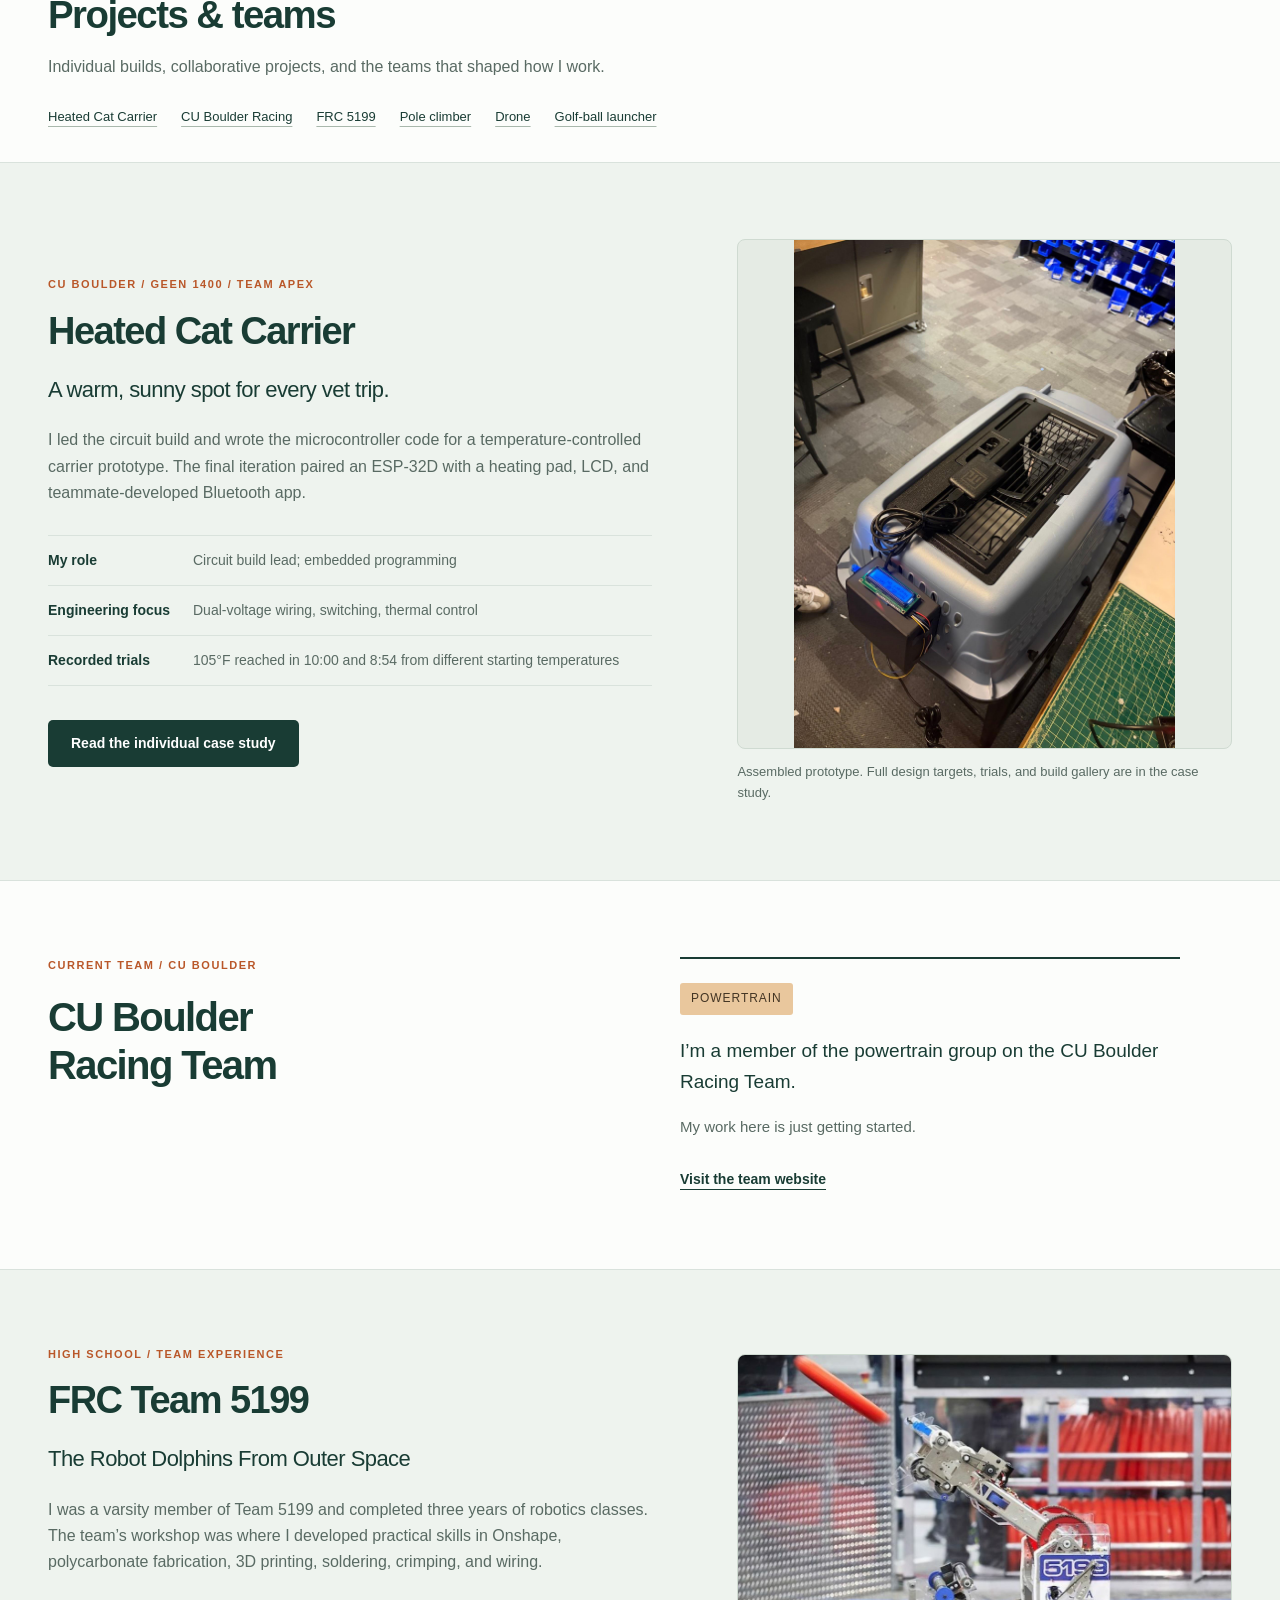
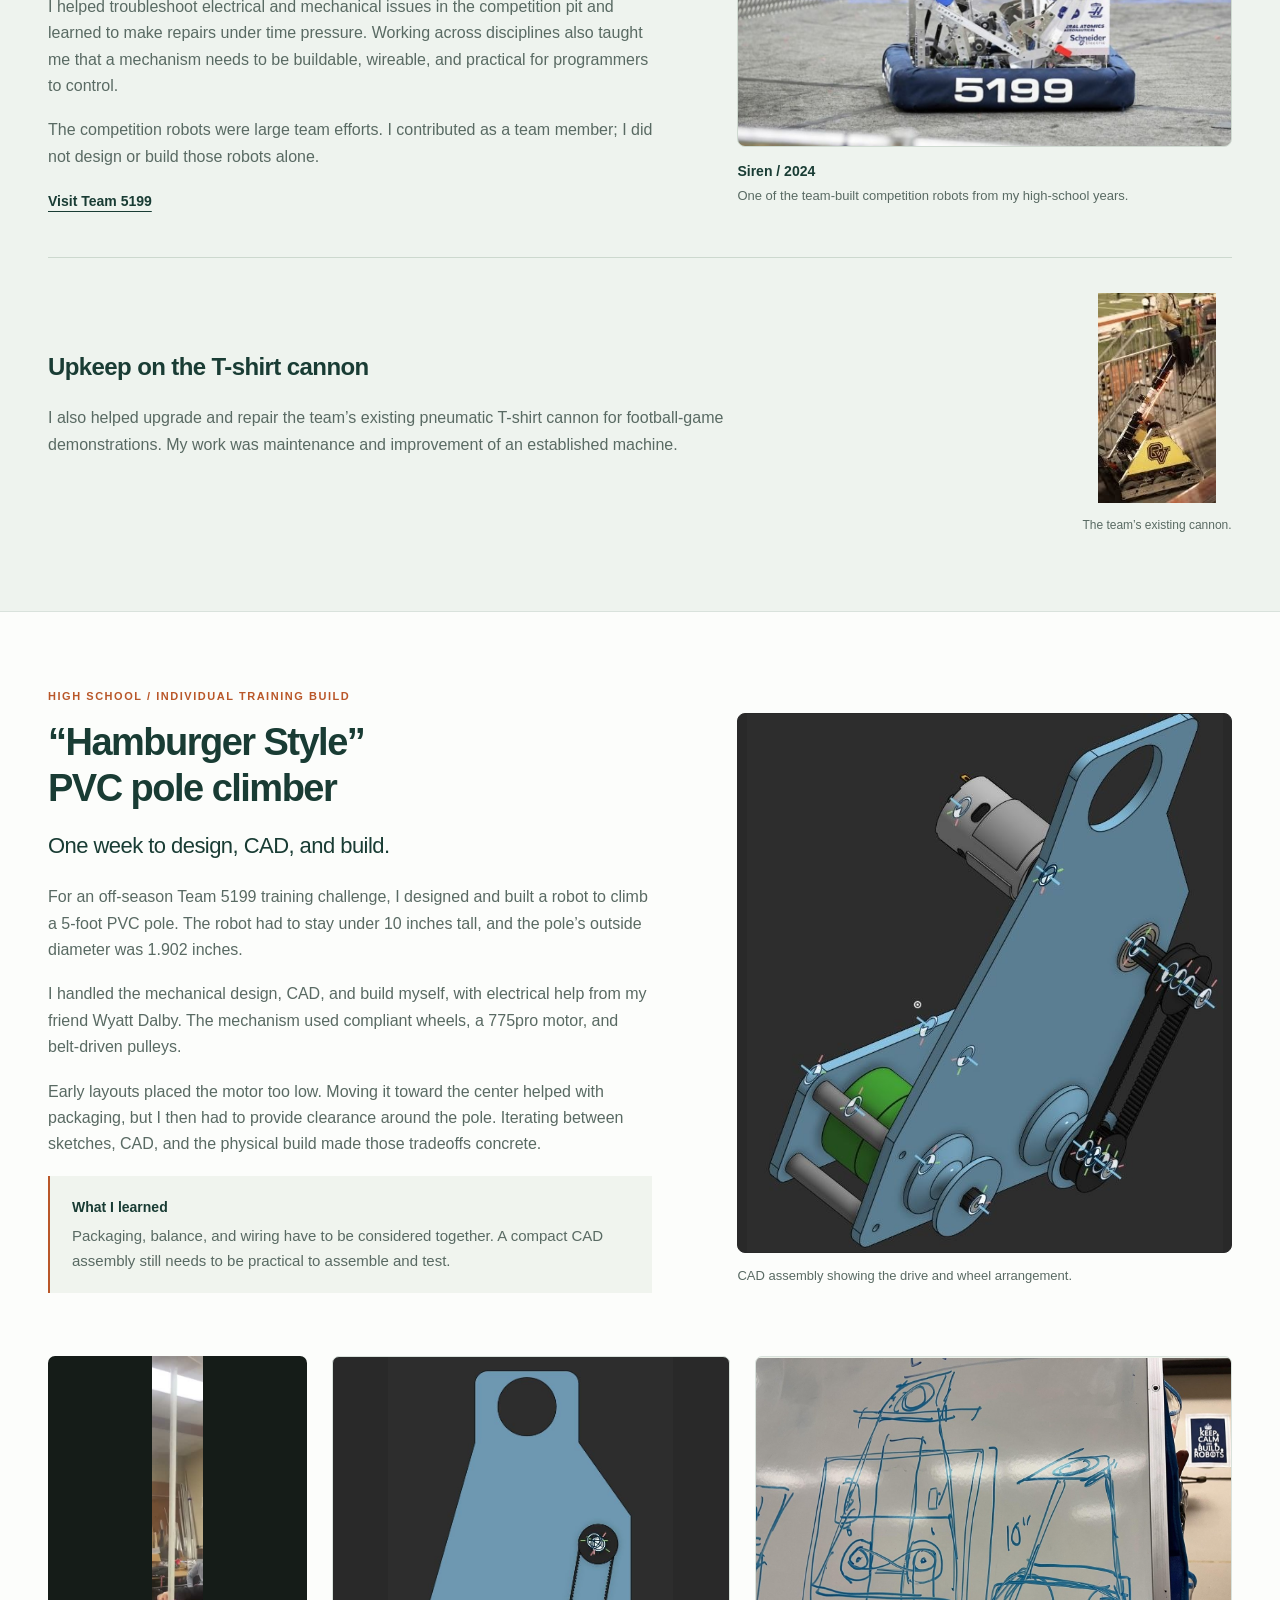
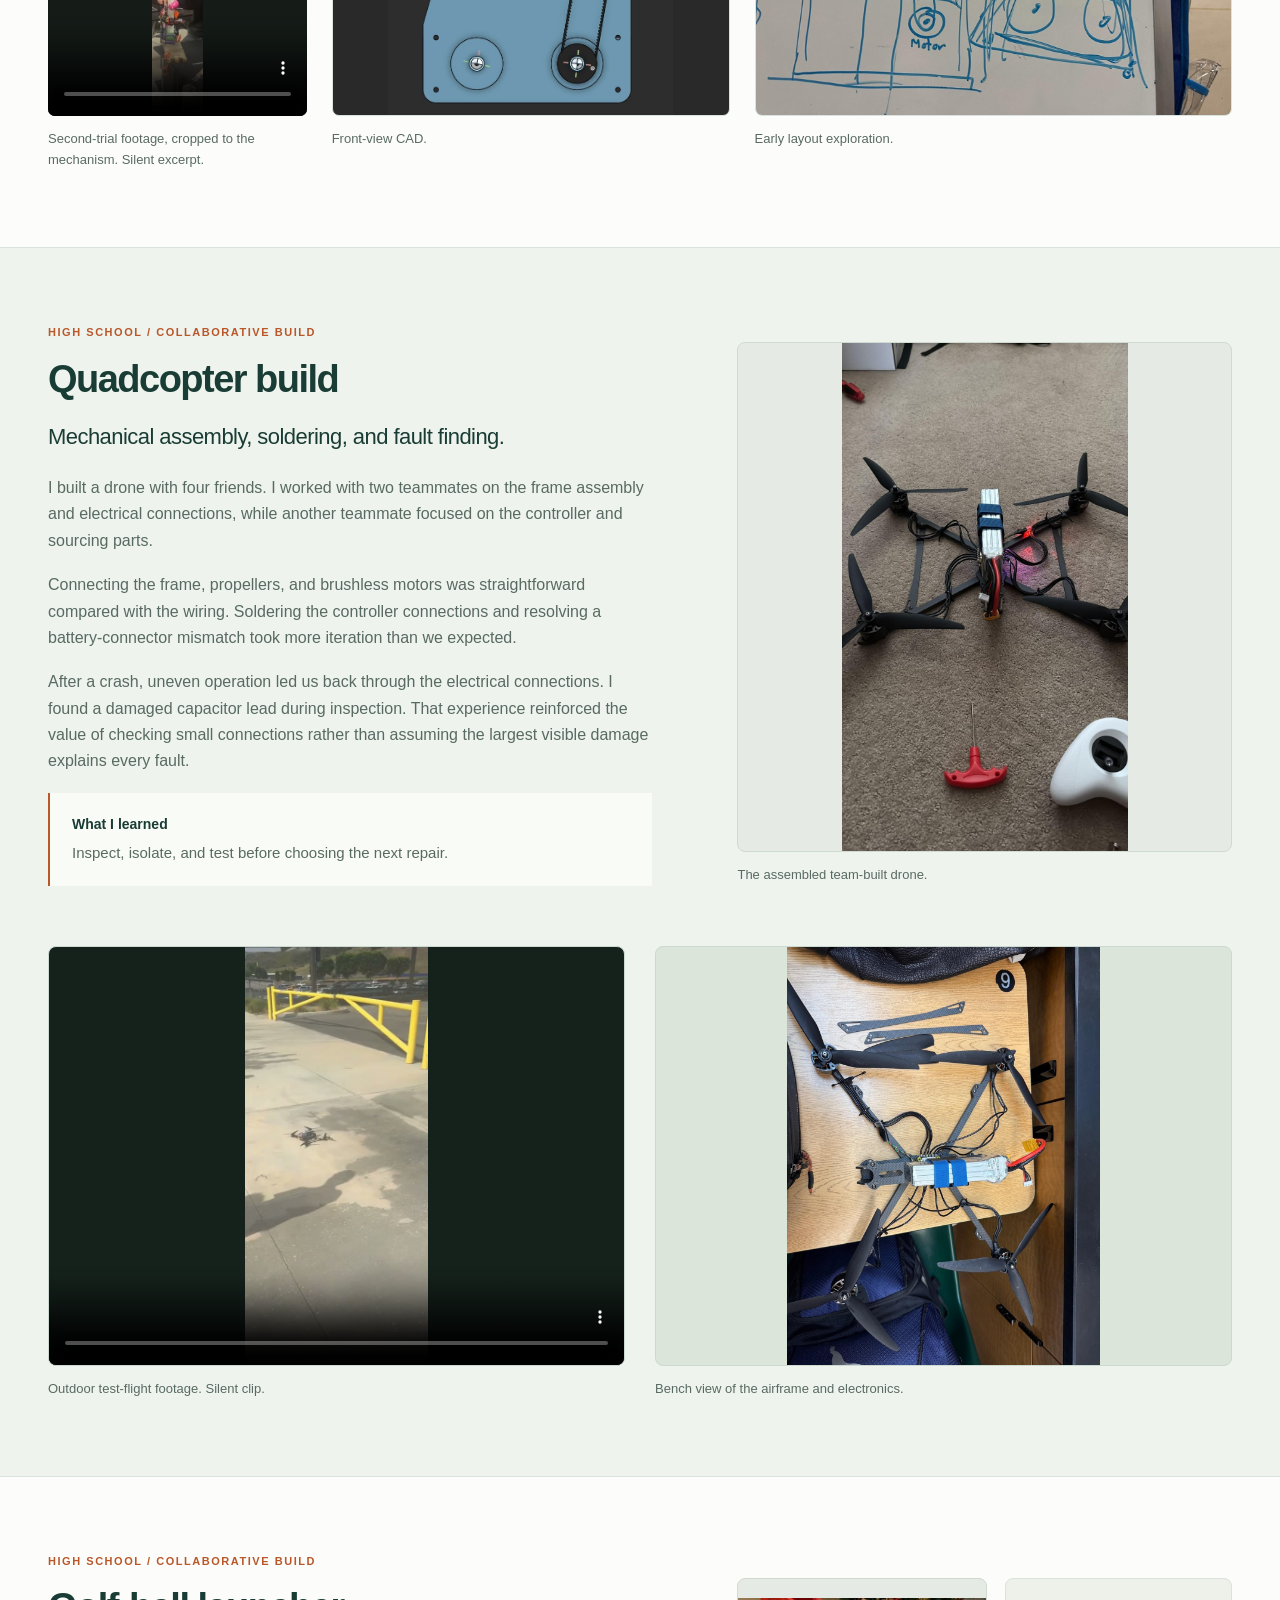
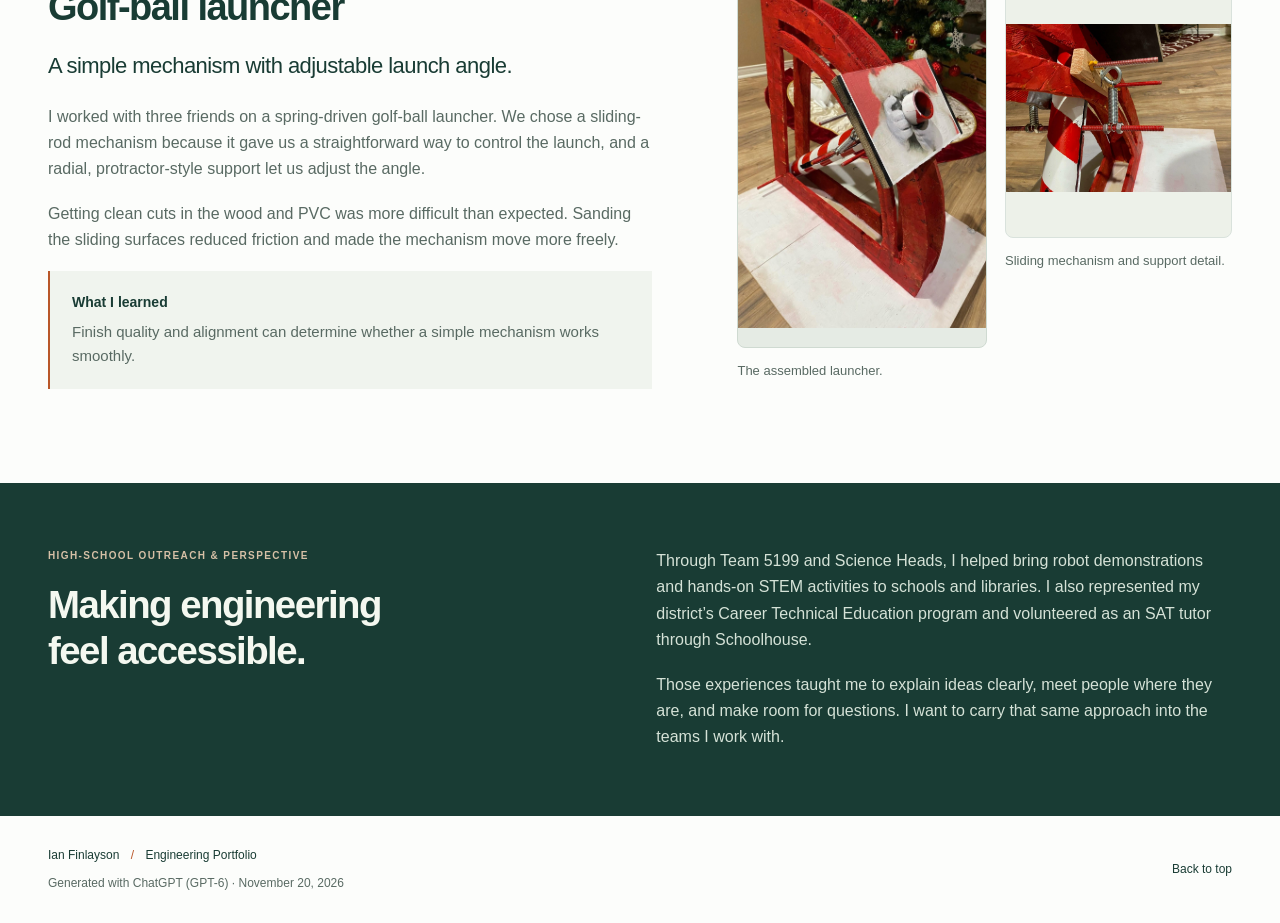
==== commit 078a6ea3: "Emphasize robotics studies and internship and research availability" ====
--- a/index.html
+++ b/index.html
@@ -21,15 +21,16 @@
     <section class="wrap personal-hero" id="about" aria-labelledby="name">
       <div class="personal-intro"><p class="eyebrow">CU BOULDER / ENGINEERING STUDENT</p>
         <h1 id="name">Ian<br>Finlayson<span class="accent">.</span></h1>
-        <p class="personal-tagline">Curious about space.<br>Driven to build.</p>
-        <p class="intro-lead">I’m an engineering student at CU Boulder working toward a future in mechanical engineering. I enjoy turning an idea into a mechanism, wiring it up, and finding out what needs to change.</p>
+        <p class="personal-tagline">Focused on robotics.<br>Driven to build.</p>
+        <p class="intro-lead">I’m pursuing a mechanical engineering major and an electrical engineering minor at CU Boulder, with the goal of earning a master’s in robotics. I enjoy turning an idea into a mechanism, wiring it up, and finding out what needs to change.</p>
+        <p><strong>Open to internships and research opportunities in robotics and engineering.</strong></p>
         <a class="button" href="#work">Explore my work</a>
       </div>
       <figure class="personal-hero-visual"><div class="cad-surface"><div class="visual-top"><span>DESIGN / BUILD / ITERATE</span><span>ONSHAPE CAD</span></div><img src="assets/portfolio/pole-climber-cad.jpg" alt="Side-view CAD of my PVC pole-climbing robot, showing a motor, polycarbonate structure, and compliant wheels" width="661" height="842" fetchpriority="high"><div class="cad-label"><strong>“Hamburger Style”</strong><span>My individual pole-climber design</span></div></div><figcaption>Engineering, from an idea to something that moves.</figcaption></figure>
     </section>
     <section class="wrap about-story" aria-labelledby="about-heading">
-      <div><p class="eyebrow">ABOUT ME</p><h2 id="about-heading">It started with<br>looking up.</h2></div>
-      <div><p>I’ve been fascinated by space for as long as I can remember. Looking up at the night sky led me to science, then to robotics. In high school, joining FIRST Robotics Competition Team 5199 showed me how much I enjoyed designing, building, and refining machines.</p><p>That curiosity still shapes how I learn. I read theoretical physics books by Brian Greene and explore questions about the origins of the universe. In high school, I served as secretary of the Theoretical Physics Club, helping lead discussions on general relativity and the concepts behind string theory.</p><p>Today, I’m building on that foundation at CU Boulder through hands-on coursework and the racing team’s powertrain group. I’m interested in the way mechanical design, electronics, and code come together in a working system.</p><p class="personal-aside">Outside engineering, high-school cross country, track, and clarinet taught me patience, consistent practice, and how to work with a team.</p></div>
+      <div><p class="eyebrow">ABOUT ME</p><h2 id="about-heading">Building toward<br>robotics.</h2></div>
+      <div><p>Robotics is what drew me to engineering. In high school, joining FIRST Robotics Competition Team 5199 showed me how much I enjoyed designing, building, and refining machines.</p><p>That curiosity still shapes how I learn. I read theoretical physics books by Brian Greene and explore questions about the origins of the universe. In high school, I served as secretary of the Theoretical Physics Club, helping lead discussions on general relativity and the concepts behind string theory.</p><p>Today, I’m building on that foundation at CU Boulder through hands-on coursework and the racing team’s powertrain group. I’m interested in the way mechanical design, electronics, and code come together in a working system.</p><p class="personal-aside">Outside engineering, high-school cross country, track, and clarinet taught me patience, consistent practice, and how to work with a team.</p></div>
     </section>
     <section class="wrap skills-area" aria-labelledby="skills-heading"><div><p class="eyebrow">CURRENT SKILLS & TOOLS</p><h3 id="skills-heading">What I work with</h3><div class="skill-chips"><span>Java</span><span>Python</span><span>Onshape CAD</span><span>Mechanical prototyping</span><span>3D printing</span><span>Soldering & wiring</span><span>Arduino / ESP-32D</span><span>Testing & debugging</span></div></div><div class="future-skills"><p class="eyebrow">FUTURE LEARNING</p><h3>Next tools to explore</h3><div class="skill-chips"><span>MATLAB · Planned</span><span>SolidWorks · Planned</span></div><p>Planned additions, not current proficiency.</p></div></section>
     <section class="work-heading wrap" id="work"><p class="eyebrow">SELECTED EXPERIENCE</p><h2>Projects & teams</h2><p>Individual builds, collaborative projects, and the teams that shaped how I work.</p><nav class="work-index" aria-label="Jump to a project or team"><a href="#heated-carrier">Heated Cat Carrier</a><a href="#cu-racing">CU Boulder Racing</a><a href="#frc">FRC 5199</a><a href="#pole-climber">Pole climber</a><a href="#drone">Drone</a><a href="#golf-launcher">Golf-ball launcher</a></nav></section>
